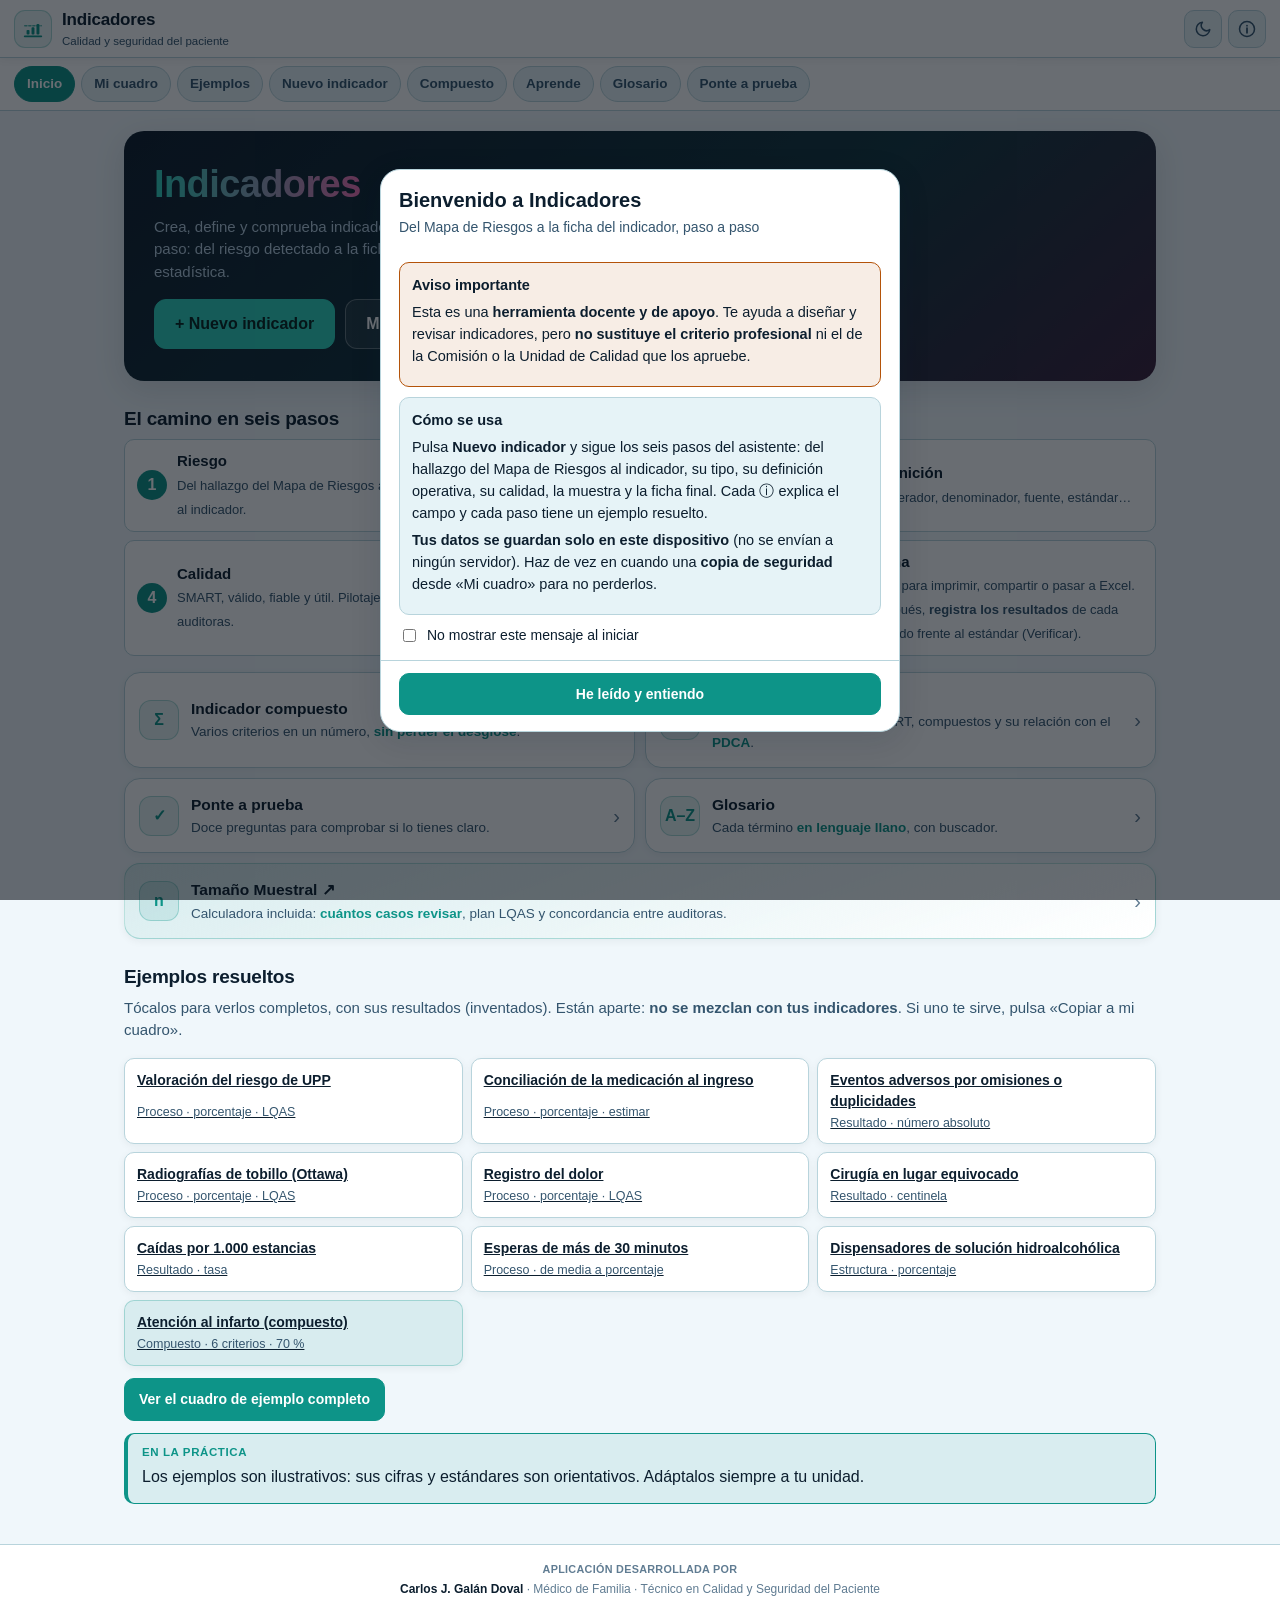
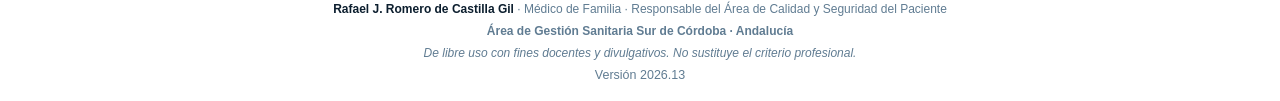
==== index.html @ edd91adb "Edición independiente 2026.13 Co-Authored-By: Claude Opus 5.5 <noreply@anthropic.com>" ====
<!DOCTYPE html>
<html lang="es">
<head>
  <meta charset="UTF-8" />
  <meta name="viewport" content="width=device-width, initial-scale=1.0" />
  <meta name="theme-color" content="#0d1b2a" id="meta-theme-color" />
  <meta name="mobile-web-app-capable" content="yes" />
  <meta name="apple-mobile-web-app-capable" content="yes" />
  <meta name="apple-mobile-web-app-status-bar-style" content="black-translucent" />
  <meta name="apple-mobile-web-app-title" content="Indicadores" />
  <meta name="description" content="Asistente para crear, definir y comprobar indicadores de calidad y seguridad del paciente: del Mapa de Riesgos a la ficha del indicador" />
  <link rel="manifest" href="manifest.json" />
  <link rel="icon" type="image/png" sizes="32x32" href="favicon-32.png?v=1" />
  <link rel="icon" type="image/png" sizes="16x16" href="favicon-16.png?v=1" />
  <link rel="apple-touch-icon" href="icon-180.png?v=1" />
  <title>Indicadores · Calidad y seguridad del paciente</title>
  <script>
    // Tema antes del primer pintado (evita parpadeo): preferencia guardada o del sistema
    (function () {
      var t = null; try { t = localStorage.getItem("ei-indicadores-tema"); } catch (e) {}
      if (!t) t = (window.matchMedia && matchMedia("(prefers-color-scheme: dark)").matches) ? "oscuro" : "claro";
      document.documentElement.setAttribute("data-tema", t);
    })();
  </script>
  <link rel="stylesheet" href="styles.css?v=2026.13" />
</head>
<body>

  <header class="app-header">
    <a class="header-brand" href="#/" aria-label="Inicio">
      <span class="header-logo">
        <svg width="22" height="22" viewBox="0 0 24 24" fill="none" aria-hidden="true"><path d="M3 20h18" stroke="currentColor" stroke-width="2" stroke-linecap="round"/><rect x="5" y="13" width="3.2" height="5" rx="1" fill="currentColor"/><rect x="10.4" y="10" width="3.2" height="8" rx="1" fill="currentColor"/><rect x="15.8" y="6.5" width="3.2" height="11.5" rx="1" fill="currentColor"/><path d="M3 8.5h18" stroke="currentColor" stroke-width="1.6" stroke-dasharray="2.4 2" stroke-linecap="round" opacity=".7"/></svg>
      </span>
      <span>
        <span class="header-title">Indicadores</span>
        <span class="header-subtitle">Calidad y seguridad del paciente</span>
      </span>
    </a>
    <div class="header-actions">
      <button class="icon-btn" id="btn-tema" aria-label="Cambiar entre modo claro y oscuro" title="Modo claro / oscuro">
        <svg width="18" height="18" viewBox="0 0 24 24" fill="none" aria-hidden="true"><path d="M21 12.8A9 9 0 1 1 11.2 3a7 7 0 0 0 9.8 9.8z" stroke="currentColor" stroke-width="2" stroke-linejoin="round"/></svg>
      </button>
      <button class="icon-btn" id="btn-acerca" aria-label="Acerca de" title="Acerca de">
        <svg width="18" height="18" viewBox="0 0 24 24" fill="none" aria-hidden="true"><circle cx="12" cy="12" r="10" stroke="currentColor" stroke-width="2"/><path d="M12 11v6M12 7.5v.01" stroke="currentColor" stroke-width="2.4" stroke-linecap="round"/></svg>
      </button>
    </div>
  </header>

  <nav class="calc-nav" id="calc-nav" aria-label="Secciones"></nav>

  <div class="banner-ejemplo no-print" id="banner-ejemplo" hidden>
    <span>📘 Estás viendo un <b>ejemplo</b> con resultados inventados. Puedes tocarlo todo, pero <b>no se guarda</b> ni se mezcla con tus indicadores.</span>
    <span class="banner-acc"><a href="#/ejemplos">Cuadro de ejemplo</a><button type="button" class="link-btn" id="banner-copiar">Copiar a mi cuadro</button></span>
  </div>

  <main id="view" class="view" tabindex="-1"></main>

  <footer class="app-footer">
    <span class="autor-titulo">Aplicación desarrollada por</span>
    <span class="autor"><b>Carlos J. Galán Doval</b> · Médico de Familia · Técnico en Calidad y Seguridad del Paciente</span>
    <span class="autor"><b>Rafael J. Romero de Castilla Gil</b> · Médico de Familia · Responsable del Área de Calidad y Seguridad del Paciente</span>
    <span class="autor-area">Área de Gestión Sanitaria Sur de Córdoba · Andalucía</span>
    <span class="autor-uso">De libre uso con fines docentes y divulgativos. No sustituye el criterio profesional.</span>
    <span class="footer-version" id="footer-version"></span>
  </footer>

  <!-- MODAL BIENVENIDA -->
  <div class="modal-overlay" id="modal-bienvenida" hidden>
    <div class="modal" role="dialog" aria-modal="true" aria-labelledby="bienv-titulo">
      <div class="modal-header">
        <h2 id="bienv-titulo">Bienvenido a Indicadores</h2>
        <p class="modal-sub">Del Mapa de Riesgos a la ficha del indicador, paso a paso</p>
      </div>
      <div class="modal-body">
        <div class="modal-bloque modal-bloque--aviso">
          <strong>Aviso importante</strong>
          <p>Esta es una <b>herramienta docente y de apoyo</b>. Te ayuda a diseñar y revisar indicadores, pero <b>no sustituye el criterio profesional</b> ni el de la Comisión o la Unidad de Calidad que los apruebe.</p>
        </div>
        <div class="modal-bloque">
          <strong>Cómo se usa</strong>
          <p>Pulsa <b>Nuevo indicador</b> y sigue los seis pasos del asistente: del hallazgo del Mapa de Riesgos al indicador, su tipo, su definición operativa, su calidad, la muestra y la ficha final. Cada ⓘ explica el campo y cada paso tiene un ejemplo resuelto.</p>
          <p><b>Tus datos se guardan solo en este dispositivo</b> (no se envían a ningún servidor). Haz de vez en cuando una <b>copia de seguridad</b> desde «Mi cuadro» para no perderlos.</p>
        </div>
        <label class="modal-check"><input type="checkbox" id="modal-no-repetir" /> <span>No mostrar este mensaje al iniciar</span></label>
      </div>
      <div class="modal-footer"><button class="btn btn--primary" id="btn-bienv-ok">He leído y entiendo</button></div>
    </div>
  </div>

  <!-- MODAL ACERCA DE -->
  <div class="modal-overlay" id="modal-acerca" hidden>
    <div class="modal" role="dialog" aria-modal="true" aria-labelledby="acerca-titulo">
      <div class="modal-header">
        <h2 id="acerca-titulo">Acerca de Indicadores</h2>
        <button class="icon-btn modal-close" id="btn-acerca-cerrar" aria-label="Cerrar">✕</button>
      </div>
      <div class="modal-body">
        <p>Aplicación web (PWA) estática, sin dependencias externas y utilizable sin conexión, para crear, definir y comprobar indicadores de calidad y seguridad del paciente. Sirve para cualquier unidad, centro o profesional: no hace falta saber estadística.</p>
        <div class="modal-bloque">
          <strong>Tamaño Muestral</strong>
          <p>Para calcular cuántos casos revisar (estimar un porcentaje, plan LQAS, una media, compuesto o concordancia), esta app incluye la calculadora <a href="tamano-muestral/" target="_blank" rel="noopener">Tamaño Muestral</a>, que se abre con los datos de tu indicador ya puestos. Aquí no se repiten esos cálculos.</p>
        </div>
        <div class="modal-bloque">
          <strong>Otras herramientas</strong>
          <p>Forma parte de un conjunto de herramientas de calidad y seguridad del paciente. Si quieres conocer las demás, pide información a sus autores.</p>
        </div>
        <div class="modal-bloque">
          <strong>Tus datos</strong>
          <p>Se guardan solo en este navegador y este dispositivo. No viajan a ningún servidor. Si borras los datos del navegador o cambias de móvil, se pierden: usa <b>Copia de seguridad</b> e <b>Importar</b> en «Mi cuadro».</p>
        </div>
        <div class="modal-bloque">
          <strong>Fuentes</strong>
          <ul>
            <li>Curso <i>Auditorías para la Mejora de la Seguridad del Paciente. Del Mapa de Riesgos a la Mejora Continua</i> (Área de Gestión Sanitaria Sur de Córdoba): tema <i>Indicadores: tipos, características y diseño</i>.</li>
            <li>Unidad temática de muestreo, LQAS e indicadores compuestos (R. J. Romero de Castilla Gil).</li>
            <li>Saturno PJ. Indicadores compuestos (Unidad Temática 19) y LQAS (Unidad Temática 20). Universidad de Murcia.</li>
            <li>Reeves D y cols. Combining multiple indicators of clinical quality. <i>Med Care</i> 2007.</li>
          </ul>
        </div>
        <div class="modal-bloque" id="instalar-bloque">
          <strong>Instalar en el móvil o el ordenador</strong>
          <p class="instalada-msg">Ya estás usando la aplicación instalada.</p>
          <ul class="instalar-lista">
            <li><b>iPhone o iPad</b> (Safari): pulsa el botón <b>Compartir</b> (el cuadrado con una flecha hacia arriba) y elige <b>«Añadir a pantalla de inicio»</b>.</li>
            <li><b>Android</b> (Chrome): abre el menú <b>⋮</b> y elige <b>«Instalar aplicación»</b> o «Añadir a pantalla de inicio».</li>
            <li><b>Ordenador</b> (Chrome o Edge): pulsa el icono de instalar que aparece a la derecha de la barra de direcciones.</li>
          </ul>
          <p>Una vez instalada se abre como una app más y <b>funciona sin conexión</b>.</p>
          <button type="button" class="btn btn--primary" id="btn-instalar" hidden>Instalar ahora</button>
        </div>
        <div class="modal-bloque">
          <strong>Historial de versiones</strong>
          <div id="historial-versiones"></div>
        </div>
        <p class="about-version" id="about-version"></p>
        <div class="about-credit">
          <span class="autor-titulo">Aplicación desarrollada por</span>
          <span class="autor"><b>Carlos J. Galán Doval</b> · Médico de Familia · Técnico en Calidad y Seguridad del Paciente</span>
          <span class="autor"><b>Rafael J. Romero de Castilla Gil</b> · Médico de Familia · Responsable del Área de Calidad y Seguridad del Paciente</span>
          <span class="autor-area">Área de Gestión Sanitaria Sur de Córdoba · Andalucía</span>
          <span class="autor-uso">De libre uso con fines docentes y divulgativos. No sustituye el criterio profesional.</span>
        </div>
      </div>
    </div>
  </div>

  <!-- MODAL NOVEDADES (tras actualizar) -->
  <div class="modal-overlay" id="modal-novedades" hidden>
    <div class="modal" role="dialog" aria-modal="true" aria-labelledby="novedades-titulo">
      <div class="modal-header">
        <h2 id="novedades-titulo">Indicadores se ha actualizado</h2>
        <p class="modal-sub" id="novedades-sub">Esto es lo nuevo</p>
      </div>
      <div class="modal-body" id="novedades-body"></div>
      <div class="modal-footer"><button class="btn btn--primary" id="btn-novedades-ok">Entendido</button></div>
    </div>
  </div>

  <!-- MODAL CONFIRMAR (borrar, sustituir datos…) -->
  <div class="modal-overlay" id="modal-confirmar" hidden>
    <div class="modal modal--sm" role="alertdialog" aria-modal="true" aria-labelledby="conf-titulo">
      <div class="modal-header"><h2 id="conf-titulo">¿Seguro?</h2></div>
      <div class="modal-body" id="conf-texto"></div>
      <div class="modal-footer modal-footer--2">
        <button class="btn" id="btn-conf-no">Cancelar</button>
        <button class="btn btn--peligro" id="btn-conf-si">Sí</button>
      </div>
    </div>
  </div>

  <input type="file" id="input-importar" accept=".json,application/json" hidden />
  <input type="file" id="input-lc" accept=".json,application/json" hidden />

  <script src="logic.js?v=2026.13"></script>
  <script src="xlsx.js?v=2026.13"></script>
  <script src="app.js?v=2026.13"></script>
</body>
</html>
---- styles.css ----
/* ============================================================
   styles.css — Indicadores
   Tokens y paleta heredados de Tamaño Muestral / DosisPed. Móvil primero (360 px).
   Tema: html[data-tema="claro|oscuro"] (por defecto el del sistema, ver index.html)
   ============================================================ */

:root {
  --bg: #f0f7fb; --bg-2: #ffffff; --bg-3: #e6f3f7; --bg-4: #d4e8ef;
  --border: #b8d4dc; --border-lite: #9bbfca;
  --cyan: #0d9488; --cyan-dim: rgba(13,148,136,.10); --cyan-glow: rgba(13,148,136,.28);
  --green: #15803d; --green-dim: rgba(21,128,61,.10);
  --amber: #b45309; --amber-dim: rgba(180,83,9,.10);
  --red: #be123c; --red-dim: rgba(190,18,60,.08);
  --pink: #be185d;
  --text-1: #0c1e2e; --text-2: #34556e; --text-3: #607c92;
  --radius: 10px; --radius-lg: 16px;
  --font: -apple-system, BlinkMacSystemFont, "Inter", "Segoe UI", Roboto, Helvetica, Arial, sans-serif;
  --mono: ui-monospace, "SF Mono", "JetBrains Mono", Menlo, Consolas, monospace;
  --shadow: 0 8px 32px rgba(13,27,42,.12); --shadow-sm: 0 2px 8px rgba(13,27,42,.06);
  --header-h: 58px;
}
:root[data-tema="oscuro"] {
  --bg: #0d1b2a; --bg-2: #142535; --bg-3: #1b3145; --bg-4: #234058;
  --border: #2d4761; --border-lite: #3f5e80;
  --cyan: #2dd4bf; --cyan-dim: rgba(45,212,191,.13); --cyan-glow: rgba(45,212,191,.32);
  --green: #4ade80; --green-dim: rgba(74,222,128,.13);
  --amber: #fbbf24; --amber-dim: rgba(251,191,36,.13);
  --red: #fb7185; --red-dim: rgba(251,113,133,.13);
  --pink: #f472b6;
  --text-1: #e6f0fa; --text-2: #8fb1ce; --text-3: #6f8fa8;
  --shadow: 0 8px 32px rgba(0,0,0,.5); --shadow-sm: 0 2px 8px rgba(0,0,0,.3);
}

* { box-sizing: border-box; -webkit-tap-highlight-color: transparent; }
html { -webkit-text-size-adjust: 100%; }
body { margin: 0; background: var(--bg); color: var(--text-1); font-family: var(--font); font-size: 16px; line-height: 1.5; min-height: 100vh; display: flex; flex-direction: column; }
[hidden] { display: none !important; }
button { font-family: inherit; cursor: pointer; }
h1, h2, h3 { line-height: 1.25; margin: 0; }
a { color: var(--cyan); }

/* ---------- Header ---------- */
.app-header { position: sticky; top: 0; z-index: 30; height: var(--header-h); padding: 0 14px; padding-top: env(safe-area-inset-top); display: flex; align-items: center; justify-content: space-between; gap: 8px; background: var(--bg-2); border-bottom: 1px solid var(--border); box-shadow: var(--shadow-sm); }
.header-brand { display: flex; align-items: center; gap: 10px; text-decoration: none; color: var(--text-1); min-width: 0; }
.header-logo { width: 38px; height: 38px; flex: none; display: grid; place-items: center; border-radius: 11px; background: var(--cyan-dim); color: var(--cyan); border: 1px solid var(--cyan-glow); }
.header-title { display: block; font-weight: 800; font-size: 17px; letter-spacing: -.2px; }
.header-subtitle { display: block; font-size: 11.5px; color: var(--text-2); white-space: nowrap; overflow: hidden; text-overflow: ellipsis; }
.header-actions { display: flex; gap: 6px; }
.icon-btn { width: 38px; height: 38px; display: grid; place-items: center; border-radius: 10px; border: 1px solid var(--border); background: var(--bg-3); color: var(--text-2); font-size: 16px; }
.icon-btn:hover { color: var(--cyan); border-color: var(--cyan); }

/* ---------- Navegación entre calculadoras ---------- */
.calc-nav { display: flex; gap: 6px; overflow-x: auto; padding: 8px 14px; background: var(--bg-2); border-bottom: 1px solid var(--border); scrollbar-width: none; }
.calc-nav::-webkit-scrollbar { display: none; }
.calc-nav a { flex: none; padding: 7px 12px; border-radius: 999px; font-size: 13.5px; font-weight: 600; text-decoration: none; color: var(--text-2); background: var(--bg-3); border: 1px solid var(--border); white-space: nowrap; }
.calc-nav a.active { background: var(--cyan); color: #fff; border-color: var(--cyan); }
:root[data-tema="oscuro"] .calc-nav a.active { color: #06231f; }

/* ---------- Vista ---------- */
.view { flex: 1; width: 100%; max-width: 1060px; margin: 0 auto; padding: 16px 14px 28px; outline: none; }
.app-footer { padding: 16px 16px calc(16px + env(safe-area-inset-bottom)); text-align: center; font-size: 12px; color: var(--text-3); border-top: 1px solid var(--border); background: var(--bg-2); }

.page-title { font-size: 24px; font-weight: 800; letter-spacing: -.4px; }
.page-lead { color: var(--text-2); margin: 6px 0 16px; font-size: 15px; }

/* ---------- Inicio ---------- */
.guide { display: grid; gap: 10px; }
.guide-card { display: flex; gap: 12px; align-items: center; text-decoration: none; color: var(--text-1); padding: 14px; background: var(--bg-2); border: 1px solid var(--border); border-radius: var(--radius-lg); box-shadow: var(--shadow-sm); transition: border-color .15s, transform .1s; }
.guide-card:hover { border-color: var(--cyan); }
.guide-card:active { transform: scale(.99); }
.guide-num { flex: none; width: 40px; height: 40px; border-radius: 12px; display: grid; place-items: center; font-weight: 800; background: var(--cyan-dim); color: var(--cyan); border: 1px solid var(--cyan-glow); }
.guide-q { font-weight: 700; font-size: 15.5px; }
.guide-a { font-size: 13.5px; color: var(--text-2); margin-top: 2px; }
.guide-a b { color: var(--cyan); }
.guide-go { margin-left: auto; color: var(--text-3); font-size: 20px; }
@media (min-width: 720px) { .guide { grid-template-columns: 1fr 1fr; } }

.glossary { margin-top: 18px; }

/* ---------- Tarjetas / bloques ---------- */
.card { background: var(--bg-2); border: 1px solid var(--border); border-radius: var(--radius-lg); padding: 14px; box-shadow: var(--shadow-sm); }
.intro { margin: 12px 0; display: grid; gap: 8px; }
.intro p { margin: 0; font-size: 14.5px; color: var(--text-2); }
.intro b { color: var(--text-1); }
.toolbar { display: flex; flex-wrap: wrap; gap: 8px; margin: 12px 0; }

.btn { padding: 10px 14px; border-radius: 10px; border: 1px solid var(--border-lite); background: var(--bg-2); color: var(--text-1); font-weight: 600; font-size: 14px; min-height: 42px; }
.btn:hover { border-color: var(--cyan); color: var(--cyan); }
.btn--primary { background: var(--cyan); border-color: var(--cyan); color: #fff; }
.btn--primary:hover { color: #fff; filter: brightness(1.08); }
:root[data-tema="oscuro"] .btn--primary { color: #06231f; }
:root[data-tema="oscuro"] .btn--primary:hover { color: #06231f; }
.btn--ghost { background: transparent; }

details.gloss, details.steps { background: var(--bg-2); border: 1px solid var(--border); border-radius: var(--radius-lg); }
details > summary { cursor: pointer; padding: 12px 14px; font-weight: 700; list-style: none; display: flex; align-items: center; gap: 8px; }
details > summary::-webkit-details-marker { display: none; }
details > summary::before { content: "▸"; color: var(--cyan); transition: transform .15s; }
details[open] > summary::before { transform: rotate(90deg); }
.gloss-body { padding: 0 14px 12px; font-size: 14px; color: var(--text-2); }
.gloss-body dt { font-weight: 700; color: var(--text-1); margin-top: 8px; }
.gloss-body dd { margin: 0; }

/* ---------- Layout calculadora ---------- */
.calc-grid { display: grid; grid-template-columns: minmax(0, 1fr); gap: 14px; }
.calc-grid > * { min-width: 0; }
@media (min-width: 900px) {
  .calc-grid { grid-template-columns: minmax(340px, 440px) minmax(0, 1fr); align-items: start; }
  .calc-result-col { position: sticky; top: calc(var(--header-h) + 62px); }
}

.field { padding: 12px 0; border-bottom: 1px dashed var(--border); }
.field:last-of-type { border-bottom: 0; }
.field-head { display: flex; align-items: center; gap: 6px; margin-bottom: 6px; }
.field-label { font-weight: 700; font-size: 14.5px; }
.field-opt { font-weight: 500; font-size: 12px; color: var(--text-3); }
.info-btn { width: 24px; height: 24px; border-radius: 50%; border: 1px solid var(--border-lite); background: var(--bg-3); color: var(--cyan); font-size: 13px; font-weight: 700; line-height: 1; padding: 0; }
.info-btn[aria-expanded="true"] { background: var(--cyan); color: #fff; border-color: var(--cyan); }
.help { margin: 0 0 8px; padding: 9px 11px; font-size: 13.5px; color: var(--text-2); background: var(--cyan-dim); border-left: 3px solid var(--cyan); border-radius: 6px; }

.input-wrap { display: flex; align-items: stretch; border: 1.5px solid var(--border-lite); border-radius: 10px; background: var(--bg); overflow: hidden; }
.input-wrap:focus-within { border-color: var(--cyan); box-shadow: 0 0 0 3px var(--cyan-glow); }
.input-wrap.invalid { border-color: var(--red); }
.input-wrap input { flex: 1; min-width: 0; padding: 11px 12px; border: 0; outline: 0; background: transparent; color: var(--text-1); font: 600 18px var(--font); }
.input-unit { display: grid; place-items: center; padding: 0 12px; color: var(--text-3); font-size: 13.5px; background: var(--bg-3); border-left: 1px solid var(--border); white-space: nowrap; }
.quick { display: flex; flex-wrap: wrap; gap: 6px; margin-top: 8px; }
.chip { padding: 6px 12px; border-radius: 999px; border: 1px solid var(--border-lite); background: var(--bg-3); color: var(--text-2); font-size: 13.5px; font-weight: 600; min-height: 34px; }
.chip.active { background: var(--cyan); border-color: var(--cyan); color: #fff; }
:root[data-tema="oscuro"] .chip.active { color: #06231f; }
.chip--accent { border-color: var(--cyan); color: var(--cyan); }
.seg { display: flex; border: 1.5px solid var(--border-lite); border-radius: 10px; overflow: hidden; }
.seg button { flex: 1; padding: 10px 8px; border: 0; background: var(--bg); color: var(--text-2); font-weight: 600; font-size: 14px; }
.seg button + button { border-left: 1px solid var(--border-lite); }
.seg button.active { background: var(--cyan); color: #fff; }
:root[data-tema="oscuro"] .seg button.active { color: #06231f; }
.check { display: flex; gap: 10px; align-items: center; font-weight: 600; font-size: 14.5px; cursor: pointer; }
.check input { width: 20px; height: 20px; accent-color: var(--cyan); }

.minibar { position: sticky; bottom: 0; margin: 10px -14px -14px; padding: 10px 14px; display: flex; justify-content: space-between; align-items: center; gap: 10px; background: var(--cyan); color: #fff; border-radius: 0 0 var(--radius-lg) var(--radius-lg); font-weight: 700; border: 0; width: calc(100% + 28px); text-align: left; font-size: 15px; }
:root[data-tema="oscuro"] .minibar { color: #06231f; }
.minibar .mb-val { font-size: 22px; font-weight: 800; }
@media (min-width: 900px) { .minibar { display: none; } }

/* ---------- Resultado ---------- */
.result-card { padding: 18px 16px; text-align: center; border-radius: var(--radius-lg); border: 1px solid var(--cyan-glow); background: linear-gradient(160deg, var(--cyan-dim), var(--bg-2)); box-shadow: var(--shadow-sm); }
.res-label { font-size: 13px; text-transform: uppercase; letter-spacing: .6px; color: var(--text-2); font-weight: 700; }
.res-big { font-size: 56px; font-weight: 800; color: var(--cyan); line-height: 1.1; letter-spacing: -1px; margin: 4px 0; font-variant-numeric: tabular-nums; }
.res-sub { color: var(--text-2); font-size: 14px; }
.extras { display: flex; flex-wrap: wrap; justify-content: center; gap: 8px; margin-top: 12px; }
.extra { padding: 6px 12px; border-radius: 10px; background: var(--bg-2); border: 1px solid var(--border); font-size: 13px; color: var(--text-2); }
.extra b { color: var(--text-1); font-size: 15px; }
.interp { margin: 12px 0; padding: 12px 14px; border-radius: var(--radius); background: var(--green-dim); border-left: 4px solid var(--green); font-size: 15px; }
.warn { margin: 8px 0; padding: 10px 12px; border-radius: var(--radius); background: var(--amber-dim); border-left: 4px solid var(--amber); font-size: 14px; }
.note { margin: 8px 0; padding: 10px 12px; border-radius: var(--radius); background: var(--cyan-dim); border-left: 4px solid var(--cyan); font-size: 14px; color: var(--text-2); }
.error-box { padding: 14px; border-radius: var(--radius-lg); background: var(--red-dim); border: 1px solid var(--red); color: var(--text-1); font-size: 14.5px; }
.error-box ul { margin: 6px 0 0; padding-left: 20px; }
.placeholder-box { padding: 24px 14px; text-align: center; color: var(--text-3); border: 1.5px dashed var(--border-lite); border-radius: var(--radius-lg); }

.steps-body { padding: 0 14px 14px; }
.steps-body ol { margin: 0; padding-left: 22px; display: grid; grid-template-columns: minmax(0, 1fr); gap: 12px; }
.steps-body li::marker { color: var(--cyan); font-weight: 700; }
.step-t { font-weight: 700; margin-bottom: 4px; }
.formula { font-family: var(--mono); font-size: 13.5px; background: var(--bg-3); border: 1px solid var(--border); border-radius: 8px; padding: 7px 10px; margin: 4px 0; overflow-x: auto; white-space: pre-wrap; }
@media (max-width: 480px) { .formula { font-size: 12.5px; padding: 6px 8px; } }
.step-note { font-size: 13.5px; color: var(--text-2); margin-top: 4px; }
.table-wrap { overflow-x: auto; }
table.mini { border-collapse: collapse; font-size: 13.5px; width: 100%; }
table.mini th, table.mini td { padding: 5px 8px; border-bottom: 1px solid var(--border); text-align: right; }
table.mini th:first-child, table.mini td:first-child { text-align: left; }
table.mini tr.sel { background: var(--cyan-dim); font-weight: 700; }

/* ---------- Explicado fácil (cajas como las del tema del curso) ---------- */
.box { margin: 12px 0; padding: 10px 14px; border-radius: var(--radius); border: 1px solid var(--border); border-left-width: 4px; background: var(--bg-2); }
.box p { margin: 4px 0; }
.box-tag { display: block; font-size: 11.5px; font-weight: 800; letter-spacing: .6px; text-transform: uppercase; margin-bottom: 2px; }
.box--idea { background: var(--green-dim); border-color: var(--green); }
.box--idea .box-tag { color: var(--green); }
.box--trampa { background: var(--amber-dim); border-color: var(--amber); }
.box--trampa .box-tag { color: var(--amber); }
.box--practica { background: var(--cyan-dim); border-color: var(--cyan); }
.box--practica .box-tag { color: var(--cyan); }
.box--ejemplo { background: var(--bg-3); border-color: var(--text-3); }
.box--ejemplo .box-tag { color: var(--text-2); }
.box .formula { margin: 6px 0; }
details.facil { margin: 0 0 14px; background: var(--bg-2); border: 1px solid var(--border); border-radius: var(--radius-lg); }
.facil-body { padding: 0 14px 12px; font-size: 14.5px; }
.facil-body h3 { font-size: 15.5px; margin: 14px 0 6px; }
.facil-body ul, .facil-body ol { padding-left: 20px; margin: 6px 0; }
.facil-body li + li { margin-top: 4px; }
table.facil-tabla td, table.facil-tabla th { text-align: left; vertical-align: top; }
.antes { margin: 6px 0 14px; }
.home-gloss + .home-gloss, .glossary details + details { margin-top: 10px; }

/* ---------- Semáforo LQAS ---------- */
.semaforo { display: grid; grid-template-columns: minmax(0, 1fr) minmax(0, 1fr); gap: 8px; margin: 12px 0; }
.sem { display: flex; gap: 10px; align-items: center; padding: 10px 12px; border-radius: var(--radius); border: 1px solid var(--border); background: var(--bg-2); }
.sem b { display: block; font-size: 15px; }
.sem span:not(.sem-luz) { font-size: 13px; color: var(--text-2); }
.sem-luz { flex: none; width: 22px; height: 22px; border-radius: 50%; }
.sem--verde { border-color: var(--green); background: var(--green-dim); }
.sem--verde .sem-luz { background: var(--green); box-shadow: 0 0 0 4px var(--green-dim); }
.sem--rojo { border-color: var(--red); background: var(--red-dim); }
.sem--rojo .sem-luz { background: var(--red); box-shadow: 0 0 0 4px var(--red-dim); }
@media (max-width: 420px) { .semaforo { grid-template-columns: minmax(0, 1fr); } }

/* ---------- Indicador compuesto ---------- */
.cmp-row { padding: 10px; margin: 8px 0; border: 1px solid var(--border); border-radius: var(--radius); background: var(--bg-3); }
.cmp-row-head { display: flex; gap: 8px; align-items: center; }
.cmp-num { flex: none; width: 24px; height: 24px; display: grid; place-items: center; border-radius: 50%; background: var(--cyan); color: #fff; font-size: 13px; font-weight: 800; }
:root[data-tema="oscuro"] .cmp-num { color: #06231f; }
.cmp-nom { flex: 1; min-width: 0; padding: 8px 10px; border: 1.5px solid var(--border-lite); border-radius: 8px; background: var(--bg); color: var(--text-1); font: 600 15px var(--font); }
.cmp-del { flex: none; width: 32px; height: 32px; }
.cmp-nums { display: grid; grid-template-columns: minmax(0, 1fr) minmax(0, 1fr); gap: 8px; margin-top: 8px; }
.cmp-nums label { display: grid; gap: 3px; font-size: 12.5px; color: var(--text-2); font-weight: 600; }
.cmp-nums input { width: 100%; padding: 8px 10px; border: 1.5px solid var(--border-lite); border-radius: 8px; background: var(--bg); color: var(--text-1); font: 700 17px var(--font); }
.cmp-in:focus { outline: none; border-color: var(--cyan); box-shadow: 0 0 0 3px var(--cyan-glow); }
.input-wrap .cmp-in { flex: 1; min-width: 0; padding: 11px 12px; border: 0; background: transparent; color: var(--text-1); font: 600 18px var(--font); box-shadow: none; }
.cmp-add { width: 100%; margin-top: 4px; }
.cmp-bars { display: grid; gap: 12px; margin-top: 8px; }
.cmp-bar-top { display: flex; justify-content: space-between; gap: 10px; font-size: 14px; }
.cmp-track { position: relative; height: 12px; margin: 5px 0 3px; border-radius: 999px; background: var(--bg-3); border: 1px solid var(--border); }
.cmp-fill { height: 100%; border-radius: 999px; background: var(--cyan); }
.cmp-bar--flojo .cmp-fill { background: var(--amber); }
.cmp-bar--flojo .cmp-bar-top b { color: var(--amber); }
.cmp-mark { position: absolute; top: -4px; bottom: -4px; width: 2px; background: var(--text-1); }
.cmp-bar-sub { font-size: 12.5px; color: var(--text-3); }

/* ---------- Ponte a prueba ---------- */
.quiz-q + .quiz-q { margin-top: 14px; padding-top: 12px; border-top: 1px dashed var(--border); }
.quiz-q p { margin: 4px 0 8px; color: var(--text-1); }
.quiz-o { display: block; width: 100%; text-align: left; margin: 6px 0; padding: 9px 12px; border-radius: 10px; border: 1.5px solid var(--border-lite); background: var(--bg); color: var(--text-1); font: 600 14px var(--font); cursor: pointer; }
.quiz-o--ok { border-color: var(--green); background: var(--green-dim); }
.quiz-o--mal { border-color: var(--red); background: var(--red-dim); }
.quiz-fb { padding: 8px 10px; border-radius: 8px; background: var(--bg-3); font-size: 14px; }

/* Instalar */
.instalar-lista { margin: 6px 0; padding-left: 20px; }
.instalar-lista li + li { margin-top: 4px; }
.instalada-msg { display: none; font-weight: 700; color: var(--green); }
#instalar-bloque.instalada .instalada-msg { display: block; }
#instalar-bloque.instalada .instalar-lista, #instalar-bloque.instalada .instalar-lista + p { display: none; }

/* ---------- Glosario ---------- */
.glos-buscar { margin: 12px 0 4px; }
.glos-buscar input { flex: 1; min-width: 0; padding: 12px 14px; border: 0; outline: 0; background: transparent; color: var(--text-1); font: 600 16px var(--font); }
.glos-lista { margin: 8px 0 0; display: grid; gap: 8px; }
.glos-item { padding: 10px 14px; border-radius: var(--radius); background: var(--bg-2); border: 1px solid var(--border); }
.glos-item dt { font-weight: 800; color: var(--text-1); }
.glos-item dd { margin: 3px 0 0; color: var(--text-2); font-size: 14.5px; }
.glos-link { white-space: nowrap; font-weight: 700; color: var(--cyan); text-decoration: none; }
.glos-portada { display: flex; justify-content: space-between; align-items: center; gap: 10px; margin: 18px 0 0; padding: 12px 14px; border-radius: var(--radius-lg); border: 1.5px solid var(--cyan); background: var(--cyan-dim); color: var(--text-1); text-decoration: none; }

.chart-card { margin: 12px 0; padding: 12px; background: var(--bg-2); border: 1px solid var(--border); border-radius: var(--radius-lg); }
.chart-card h3 { font-size: 15px; margin-bottom: 4px; }
.chart-card p { margin: 6px 0 0; font-size: 13px; color: var(--text-2); }
.print-only { display: none; }

/* ---------- Modales ---------- */
.modal-overlay { position: fixed; inset: 0; z-index: 100; background: rgba(5,12,20,.6); display: flex; align-items: center; justify-content: center; padding: 14px; }
.modal { width: 100%; max-width: 520px; max-height: 92vh; display: flex; flex-direction: column; background: var(--bg-2); border: 1px solid var(--border); border-radius: 20px; box-shadow: var(--shadow); overflow: hidden; }
.modal-header { position: relative; padding: 18px 18px 10px; }
.modal-header h2 { font-size: 20px; padding-right: 36px; }
.modal-sub { margin: 4px 0 0; color: var(--text-2); font-size: 14px; }
.modal-close { position: absolute; top: 12px; right: 12px; }
.modal-body { padding: 4px 18px 14px; overflow-y: auto; font-size: 14.5px; }
.modal-body p { margin: 6px 0; }
.modal-body ul { margin: 6px 0; padding-left: 20px; }
.modal-bloque { margin: 10px 0; padding: 12px; border-radius: var(--radius); background: var(--bg-3); border: 1px solid var(--border); }
.modal-bloque--aviso { background: var(--amber-dim); border-color: var(--amber); }
.modal-check { display: flex; gap: 8px; align-items: center; font-size: 14px; margin-top: 8px; }
.modal-footer { padding: 12px 18px 16px; border-top: 1px solid var(--border); }
.modal-footer .btn { width: 100%; }
.about-version, .footer-version { color: var(--text-3); font-size: 12.5px; }
.footer-version { display: block; margin-top: 4px; }
.version-item + .version-item { margin-top: 10px; padding-top: 10px; border-top: 1px dashed var(--border); }
.version-cab { display: flex; flex-wrap: wrap; justify-content: space-between; gap: 4px 10px; align-items: baseline; }
.version-tag { font-size: 12px; color: var(--text-3); white-space: nowrap; }
.version-item ul { margin: 6px 0 0; padding-left: 20px; font-size: 13.5px; color: var(--text-2); }
.version-item li + li { margin-top: 3px; }
.update-banner { position: fixed; left: 50%; bottom: calc(18px + env(safe-area-inset-bottom)); transform: translateX(-50%); z-index: 9999; display: flex; gap: 12px; align-items: center; max-width: calc(100vw - 32px); padding: 10px 12px 10px 18px; border-radius: 999px; background: var(--cyan); color: #fff; font-weight: 700; font-size: 14.5px; box-shadow: 0 8px 24px rgba(0,0,0,.3); white-space: nowrap; }
.update-banner button { border: 1px solid rgba(255,255,255,.4); background: rgba(255,255,255,.22); color: inherit; border-radius: 999px; padding: 6px 14px; font-weight: 800; font-size: 14px; cursor: pointer; }
:root[data-tema="oscuro"] .update-banner { color: #06231f; }
:root[data-tema="oscuro"] .update-banner button { border-color: rgba(0,0,0,.25); background: rgba(0,0,0,.12); }
.about-credit { margin-top: 12px; padding-top: 10px; border-top: 1px solid var(--border); color: var(--text-2); font-size: 13.5px; }
/* Autoría: una línea por autor, el área común y el aviso de uso */
.autor-titulo, .autor, .autor-area, .autor-uso { display: block; }
.autor-titulo { font-size: .9em; letter-spacing: .3px; text-transform: uppercase; font-weight: 700; margin-bottom: 3px; }
.autor + .autor { margin-top: 2px; }
.autor b { color: var(--text-1); }
.autor-area { margin-top: 4px; font-weight: 600; }
.autor-uso { margin-top: 4px; font-style: italic; }
.app-footer .autor-titulo, .app-footer .autor, .app-footer .autor-area { line-height: 1.5; }

/* ---------- Impresión ---------- */
/* ---------- Vista «Ver informe» (mismo aspecto que el impreso, en pantalla) ---------- */
.informe-only { display: none; }
body.ver-informe { --bg: #fff; --bg-2: #fff; --bg-3: #f3f6f8; --border: #bbb; --border-lite: #bbb; --text-1: #000; --text-2: #222; --text-3: #444; --cyan: #0b6f66; --cyan-dim: #eef7f6; --cyan-glow: rgba(11,111,102,.25); --green-dim: #f1f8f2; --red: #be123c; --red-dim: #fdf0f3; --green: #15803d; --amber: #b45309; --amber-dim: #fbf5ea; --shadow-sm: none; background: #dfe5e9; color: #000; }
body.ver-informe .app-header, body.ver-informe .calc-nav, body.ver-informe .toolbar, body.ver-informe .info-btn, body.ver-informe .help, body.ver-informe .quick, body.ver-informe .minibar, body.ver-informe .field-form, body.ver-informe .app-footer, body.ver-informe .no-print, body.ver-informe .page-title, body.ver-informe .intro { display: none !important; }
body.ver-informe .informe-only { display: flex; }
body.ver-informe .print-only { display: block; }
body.ver-informe .view { max-width: 820px; margin: 0 auto 28px; padding: 0 28px 24px; background: #fff; box-shadow: 0 4px 24px rgba(0,0,0,.15); }
body.ver-informe .calc-grid { display: block; }
body.ver-informe .calc-result-col { position: static; }
body.ver-informe .result-card { background: #fff; border: 2px solid #0b6f66; box-shadow: none; }
body.ver-informe details.steps { box-shadow: none; }
body.ver-informe details.steps > summary::before { display: none; }
body.ver-informe svg.oc { max-width: 480px; }
body.ver-informe .print-head { border-bottom: 2px solid #0b6f66; padding-bottom: 6px; margin: 4px 0 12px; }
body.ver-informe .print-head h1 { font-size: 24px; }
body.ver-informe .print-head p { margin: 2px 0 0; font-size: 13px; color: #444; }
body.ver-informe table.params { width: 100%; border-collapse: collapse; margin: 8px 0 14px; }
body.ver-informe table.params td { border-bottom: 1px solid #ccc; padding: 3px 6px; }
body.ver-informe table.params td:last-child { text-align: right; font-weight: 700; }
body.ver-informe .print-foot { margin-top: 18px; padding-top: 6px; border-top: 1px solid #999; font-size: 12px; color: #444; }
.informe-bar { position: sticky; top: 0; z-index: 20; justify-content: space-between; gap: 10px; margin: 0 -28px 14px; padding: calc(10px + env(safe-area-inset-top)) 16px 10px; background: #0d1b2a; }
.informe-bar .btn { min-height: 40px; }
.informe-bar .btn--primary { background: #2dd4bf; border-color: #2dd4bf; color: #06231f; }
.informe-bar .btn:not(.btn--primary) { background: transparent; color: #fff; border-color: rgba(255,255,255,.4); }
@media (max-width: 600px) { body.ver-informe .view { padding: 0 14px 18px; margin-bottom: 0; } .informe-bar { margin: 0 -14px 12px; } }
.toast { position: fixed; left: 50%; bottom: calc(24px + env(safe-area-inset-bottom)); transform: translateX(-50%); z-index: 9999; max-width: calc(100vw - 32px); padding: 10px 16px; border-radius: 12px; background: #0d1b2a; color: #fff; font-weight: 600; font-size: 14px; box-shadow: 0 8px 24px rgba(0,0,0,.3); text-align: center; }


/* ============================================================
   Componentes propios de Indicadores
   ============================================================ */
.vacio { color: var(--text-3); font-style: italic; font-weight: 500; }
.gris { color: var(--text-3); font-size: .92em; }
.sec-t { font-size: 19px; margin: 26px 0 8px; letter-spacing: -.2px; }
.sub-h { font-size: 16px; margin: 14px 0 6px; }
.card > .sub-h:first-child, .card > div:first-child + .sub-h { margin-top: 4px; }
.card + .card, .card + .box, .box + .card { margin-top: 14px; }
.btn { text-decoration: none; display: inline-flex; align-items: center; justify-content: center; gap: 6px; }
.btn--grande { min-height: 50px; padding: 12px 20px; font-size: 16px; border-radius: 12px; }
.btn--peligro { background: var(--red); border-color: var(--red); color: #fff; }
.btn--peligro:hover { color: #fff; filter: brightness(1.08); }
.btn--peligro-ghost { color: var(--red); border-color: var(--red-dim); background: transparent; }
.btn--peligro-ghost:hover { color: var(--red); border-color: var(--red); }
.btn--tm { margin-top: 12px; width: 100%; }
.link-btn { border: 0; background: none; padding: 0; color: var(--cyan); font: inherit; font-weight: 700; cursor: pointer; text-decoration: underline; }
.link-btn--peligro { color: var(--red); }
.contador { display: inline-grid; place-items: center; min-width: 24px; height: 24px; padding: 0 6px; border-radius: 999px; background: var(--cyan); color: #fff; font-size: 13px; }
:root[data-tema="oscuro"] .contador { color: #06231f; }
.aviso-error { margin: 8px 0; padding: 10px 12px; border-radius: var(--radius); background: var(--red-dim); border-left: 4px solid var(--red); font-size: 14px; }
.note a, .warn a { font-weight: 700; }

/* ---------- Campos de texto ---------- */
.txt-in { width: 100%; font: 500 15.5px/1.45 var(--font); color: var(--text-1); }
textarea.txt-in { display: block; padding: 10px 12px; border: 1.5px solid var(--border-lite); border-radius: 10px; background: var(--bg); resize: vertical; min-height: 46px; }
textarea.txt-in:focus, .god-c input:focus, .an-campo input:focus { outline: none; border-color: var(--cyan); box-shadow: 0 0 0 3px var(--cyan-glow); }
.input-wrap input.txt-in { font: 600 16px var(--font); }
.input-wrap--num input.txt-in { font-size: 18px; }
.txt-in--sm { font-size: 14px; min-height: 38px; padding: 7px 10px; margin-top: 8px; }
.field-sub { margin: 0 0 8px; font-size: 13.5px; color: var(--text-2); }
.field--destacado { margin: 6px -8px; padding: 12px 8px; border-radius: var(--radius); background: var(--cyan-dim); border-bottom: 0; }
.estandar-prev { margin: 4px 0 0; font-size: 14px; color: var(--text-2); }
.estandar-prev b { color: var(--cyan); font-size: 16px; }

/* AMFE: G × O × D */
.god { display: grid; grid-template-columns: repeat(3, minmax(0, 1fr)); gap: 8px; align-items: end; }
.god-c { display: grid; gap: 3px; font-size: 12.5px; font-weight: 600; color: var(--text-2); }
.god-c input { width: 100%; padding: 9px 10px; border: 1.5px solid var(--border-lite); border-radius: 10px; background: var(--bg); color: var(--text-1); font: 700 18px var(--font); text-align: center; }
.god-r { grid-column: 1 / -1; padding: 8px 12px; border-radius: 10px; background: var(--bg-3); border: 1px solid var(--border); font-size: 14px; text-align: center; }
.ipr-val b { font-size: 20px; color: var(--cyan); }
.ipr-falta { color: var(--text-3); }
@media (min-width: 520px) { .god { grid-template-columns: repeat(3, minmax(0, 1fr)) minmax(0, 1.3fr); } .god-r { grid-column: auto; } }

/* ---------- Tarjetas de opción ---------- */
.opt-grid { display: grid; grid-template-columns: minmax(0, 1fr); gap: 8px; }
@media (min-width: 560px) { .opt-grid { grid-template-columns: minmax(0, 1fr) minmax(0, 1fr); } }
.opt-card { display: flex; gap: 10px; align-items: flex-start; text-align: left; padding: 11px 12px; border-radius: 12px; border: 1.5px solid var(--border-lite); background: var(--bg); color: var(--text-1); font: inherit; transition: border-color .15s, background .15s; }
.opt-card:hover { border-color: var(--cyan); }
.opt-card.active { border-color: var(--cyan); background: var(--cyan-dim); box-shadow: 0 0 0 2px var(--cyan-glow); }
.opt-letra { flex: none; width: 34px; height: 34px; display: grid; place-items: center; border-radius: 10px; font-weight: 800; color: #fff; background: var(--text-3); }
.opt-card--estructura .opt-letra { background: #7c3aed; } .opt-card--proceso .opt-letra { background: #0d9488; }
.opt-card--resultado .opt-letra { background: #be185d; } .opt-card--cumplimiento .opt-letra { background: #b45309; }
.opt-txt { display: grid; gap: 2px; min-width: 0; }
.opt-txt b { font-size: 15px; }
.opt-q { font-size: 13px; color: var(--text-2); }
.opt-ej { font-size: 12.5px; color: var(--text-3); font-style: italic; }
.opt-muestra { justify-self: start; margin-top: 3px; padding: 1px 8px; border-radius: 999px; font-size: 11.5px; font-weight: 700; }
.opt-muestra--si { background: var(--green-dim); color: var(--green); }
.opt-muestra--no { background: var(--amber-dim); color: var(--amber); }

/* ---------- Asistente ---------- */
.wiz-top { margin: -4px 0 12px; }
.volver-cuadro { display: inline-block; margin-bottom: 8px; font-size: 13.5px; font-weight: 700; text-decoration: none; }
.wiz-steps { list-style: none; margin: 0; padding: 0; display: grid; grid-template-columns: repeat(6, minmax(0, 1fr)); gap: 4px; counter-reset: none; }
.wiz-step { display: flex; flex-direction: column; align-items: center; gap: 3px; padding: 6px 2px; border-radius: 10px; text-decoration: none; color: var(--text-3); font-size: 11.5px; font-weight: 700; }
.wiz-num { width: 30px; height: 30px; display: grid; place-items: center; border-radius: 50%; border: 2px solid var(--border-lite); background: var(--bg-2); font-size: 13.5px; }
.wiz-step.hecho { color: var(--green); }
.wiz-step.hecho .wiz-num { border-color: var(--green); background: var(--green-dim); }
.wiz-step.actual { color: var(--cyan); background: var(--cyan-dim); }
.wiz-step.actual .wiz-num { border-color: var(--cyan); background: var(--cyan); color: #fff; }
:root[data-tema="oscuro"] .wiz-step.actual .wiz-num { color: #06231f; }
.wiz-lbl { max-width: 100%; overflow: hidden; text-overflow: ellipsis; white-space: nowrap; }
@media (max-width: 380px) { .wiz-lbl { font-size: 10.5px; } .wiz-num { width: 27px; height: 27px; } }
.wiz-grid { display: grid; grid-template-columns: minmax(0, 1fr); gap: 16px; }
.wiz-grid > * { min-width: 0; }
@media (min-width: 900px) {
  .wiz-grid { grid-template-columns: minmax(0, 1fr) 320px; align-items: start; }
  .wiz-grid--ficha { grid-template-columns: minmax(0, 1fr); max-width: 860px; }
  .wiz-side { position: sticky; top: calc(var(--header-h) + 62px); }
}
.wiz-titulo { display: flex; flex-wrap: wrap; align-items: center; gap: 4px 12px; margin-bottom: 4px; }
.wiz-titulo .page-title { flex: 1 1 auto; }
.wiz-paso { flex-basis: 100%; font-size: 12.5px; font-weight: 800; letter-spacing: .5px; text-transform: uppercase; color: var(--cyan); }
.wiz-nav { position: sticky; bottom: 0; z-index: 10; display: flex; justify-content: space-between; gap: 10px; margin: 18px -14px 0; padding: 10px 14px calc(10px + env(safe-area-inset-bottom)); background: var(--bg-2); border-top: 1px solid var(--border); box-shadow: 0 -4px 14px rgba(13,27,42,.06); }
@media (min-width: 900px) { .wiz-nav { position: static; margin: 18px 0 0; padding: 0; background: none; border: 0; box-shadow: none; } }

/* Resumen en vivo */
.resumen { padding: 14px; border-radius: var(--radius-lg); border: 1px solid var(--cyan-glow); background: linear-gradient(160deg, var(--cyan-dim), var(--bg-2)); box-shadow: var(--shadow-sm); }
.resumen-nombre { font-size: 16px; margin: 4px 0 8px; }
.res-dl { margin: 10px 0 0; display: grid; gap: 6px; }
.res-fila dt { font-size: 11.5px; font-weight: 800; text-transform: uppercase; letter-spacing: .4px; color: var(--text-3); }
.res-fila dd { margin: 0; font-size: 14px; }
.formula-mini { font-family: var(--mono); font-size: 12.5px; }
@media (max-width: 899px) { .wiz-side { order: 2; } }

/* Insignias */
.badges { display: flex; flex-wrap: wrap; gap: 5px; }
.badge { display: inline-flex; align-items: center; gap: 5px; padding: 2px 9px; border-radius: 999px; font-size: 12px; font-weight: 700; background: var(--bg-3); color: var(--text-2); border: 1px solid var(--border); }
.badge--estructura { background: rgba(124,58,237,.12); color: #7c3aed; border-color: rgba(124,58,237,.3); }
.badge--proceso { background: var(--cyan-dim); color: var(--cyan); border-color: var(--cyan-glow); }
.badge--resultado { background: rgba(190,24,93,.10); color: var(--pink); border-color: rgba(190,24,93,.3); }
.badge--cumplimiento { background: var(--amber-dim); color: var(--amber); border-color: rgba(180,83,9,.3); }
:root[data-tema="oscuro"] .badge--estructura { color: #c4b5fd; }
.badge--ipr { background: var(--bg-2); }
.badge--cmp { background: var(--cyan); color: #fff; border-color: var(--cyan); }
:root[data-tema="oscuro"] .badge--cmp { color: #06231f; }
.punto { width: 8px; height: 8px; border-radius: 50%; background: var(--text-3); }
.badge--verde .punto { background: var(--green); } .badge--ambar .punto { background: var(--amber); } .badge--rojo .punto { background: var(--red); }

/* ---------- Paso 4: calidad ---------- */
.cal-row { padding: 12px 0; border-bottom: 1px dashed var(--border); }
.cal-row:last-child { border-bottom: 0; }
.cal-head { display: flex; gap: 10px; align-items: flex-start; }
.cal-letra { flex: none; width: 30px; height: 30px; display: grid; place-items: center; border-radius: 8px; background: var(--cyan-dim); color: var(--cyan); font-weight: 800; border: 1px solid var(--cyan-glow); }
.cal-q { margin: 2px 0 0; font-size: 13.5px; color: var(--text-2); }
.cal-pista { margin: 8px 0; font-size: 13px; padding: 5px 9px; border-radius: 8px; }
.cal-pista--ok { background: var(--green-dim); color: var(--green); }
.cal-pista--falta { background: var(--amber-dim); color: var(--amber); }
.seg--cal button.seg-si { background: var(--green); color: #fff; }
.seg--cal button.seg-dudoso { background: var(--amber); color: #fff; }
.seg--cal button.seg-no { background: var(--red); color: #fff; }
:root[data-tema="oscuro"] .seg--cal button.active { color: #0d1b2a; }
.cal-chip { display: inline-block; padding: 1px 8px; border-radius: 999px; font-size: 12px; font-weight: 800; background: var(--bg-3); color: var(--text-3); }
.cal-chip--si { background: var(--green-dim); color: var(--green); } .cal-chip--dudoso { background: var(--amber-dim); color: var(--amber); } .cal-chip--no { background: var(--red-dim); color: var(--red); }

.an-sem { display: flex; gap: 12px; align-items: center; margin: 4px 0 10px; padding: 12px 14px; border-radius: var(--radius); border: 2px solid var(--border); }
.an-sem b { display: block; font-size: 16px; }
.an-sem span:not(.sem-luz) { font-size: 13.5px; color: var(--text-2); }
.an-sem .sem-luz { flex: none; width: 26px; height: 26px; border-radius: 50%; background: var(--text-3); }
.an-sem--verde { border-color: var(--green); background: var(--green-dim); }
.an-sem--verde .sem-luz { background: var(--green); box-shadow: 0 0 0 5px var(--green-dim); }
.an-sem--rojo { border-color: var(--red); background: var(--red-dim); }
.an-sem--rojo .sem-luz { background: var(--red); box-shadow: 0 0 0 5px var(--red-dim); }
.an-sem--gris { border-color: var(--amber); background: var(--amber-dim); }
.an-sem--gris .sem-luz { background: var(--amber); box-shadow: 0 0 0 5px var(--amber-dim); }
.piloto-grid, .plan-grid { display: grid; grid-template-columns: minmax(0, 1fr) minmax(0, 1fr); gap: 10px; margin: 6px 0 10px; }
.plan-grid .field { border-bottom: 0; padding-bottom: 0; }
.an-campo { display: grid; gap: 4px; font-size: 12.5px; font-weight: 600; color: var(--text-2); }
.an-campo input { width: 100%; padding: 9px 12px; border: 1.5px solid var(--border-lite); border-radius: 10px; background: var(--bg); color: var(--text-1); font: 700 18px var(--font); }
.piloto-res { padding: 10px 12px; border-radius: 10px; background: var(--bg-3); border: 1px solid var(--border); font-size: 14.5px; }
.piloto-res b { font-size: 20px; color: var(--cyan); }

/* ---------- Paso 5 ---------- */
.opt-grid--obj { margin: 10px 0 4px; }
.lq-resumen { display: grid; grid-template-columns: 1fr 1fr; gap: 8px; margin: 6px 0; }
.lq-resumen div { padding: 8px 12px; border-radius: 10px; background: var(--bg-3); border: 1px solid var(--border); text-align: center; }
.lq-resumen span { display: block; font-size: 12px; color: var(--text-3); font-weight: 700; text-transform: uppercase; }
.lq-resumen b { font-size: 22px; color: var(--cyan); }

/* ---------- Ficha ---------- */
.ficha { background: var(--bg-2); border: 1px solid var(--border); border-radius: var(--radius-lg); padding: 16px; box-shadow: var(--shadow-sm); }
.ficha-cab { padding-bottom: 10px; border-bottom: 2px solid var(--cyan); }
.ficha-nombre { font-size: 20px; margin-top: 8px; letter-spacing: -.2px; }
.ficha-sec h3 { margin: 16px 0 6px; font-size: 13px; text-transform: uppercase; letter-spacing: .6px; color: var(--cyan); }
.ficha-t { width: 100%; border-collapse: collapse; font-size: 14.5px; }
.ficha-t th, .ficha-t td { padding: 6px 0; border-bottom: 1px solid var(--border); vertical-align: top; text-align: left; }
.ficha-t th { width: 34%; padding-right: 12px; font-size: 13px; color: var(--text-2); font-weight: 700; }
.ficha-t tr:last-child th, .ficha-t tr:last-child td { border-bottom: 0; }
@media (max-width: 520px) {
  .ficha-t, .ficha-t tbody, .ficha-t tr, .ficha-t th, .ficha-t td { display: block; width: 100%; }
  .ficha-t th { border-bottom: 0; padding: 7px 0 0; }
  .ficha-t td { padding: 1px 0 7px; }
}

/* ---------- Inicio ---------- */
.hero { margin: 4px 0 8px; padding: 22px 18px; border-radius: 20px; background: linear-gradient(140deg, #0d1b2a 0%, #13363f 60%, #3b1f3a 100%); color: #e6f0fa; box-shadow: var(--shadow); }
.hero-t { font-size: 29px; font-weight: 800; letter-spacing: -.6px; line-height: 1.12; }
.hero-t span { background: linear-gradient(90deg, #2dd4bf, #f472b6); -webkit-background-clip: text; background-clip: text; color: transparent; }
.hero-p { margin: 10px 0 16px; color: #b6cde0; font-size: 15px; max-width: 560px; }
.hero-btns { display: flex; flex-wrap: wrap; gap: 10px; }
.hero .btn:not(.btn--primary) { background: rgba(255,255,255,.08); color: #fff; border-color: rgba(255,255,255,.3); }
.hero .btn--primary { background: #2dd4bf; border-color: #2dd4bf; color: #06231f; }
.hero .contador { background: #2dd4bf; color: #06231f; }
@media (min-width: 720px) { .hero { padding: 32px 30px; } .hero-t { font-size: 38px; } }
.ruta { list-style: none; margin: 0 0 16px; padding: 0; display: grid; grid-template-columns: minmax(0, 1fr); gap: 8px; }
@media (min-width: 620px) { .ruta { grid-template-columns: repeat(2, minmax(0, 1fr)); } }
@media (min-width: 980px) { .ruta { grid-template-columns: repeat(3, minmax(0, 1fr)); } }
.ruta-p { display: flex; gap: 10px; align-items: center; padding: 10px 12px; border-radius: var(--radius); background: var(--bg-2); border: 1px solid var(--border); }
.ruta-p b { display: block; font-size: 15px; }
.ruta-p span:not(.ruta-n) { font-size: 13px; color: var(--text-2); }
.ruta-n { flex: none; width: 30px; height: 30px; border-radius: 50%; display: grid; place-items: center; font-weight: 800; background: var(--cyan); color: #fff; }
:root[data-tema="oscuro"] .ruta-n { color: #06231f; }
.ej-grid { display: grid; grid-template-columns: minmax(0, 1fr) minmax(0, 1fr); gap: 8px; }
@media (min-width: 720px) { .ej-grid { grid-template-columns: repeat(3, minmax(0, 1fr)); } }
.ej-card { display: grid; gap: 2px; text-align: left; padding: 11px 12px; border-radius: var(--radius); border: 1px solid var(--border); background: var(--bg-2); color: var(--text-1); font: inherit; box-shadow: var(--shadow-sm); }
.ej-card:hover { border-color: var(--cyan); }
.ej-card b { font-size: 14px; }
.ej-card span { font-size: 12.5px; color: var(--text-2); }
.ej-card--cmp { border-color: var(--cyan-glow); background: var(--cyan-dim); }

/* ---------- Cuadro ---------- */
.filtros { display: flex; flex-wrap: wrap; gap: 10px; margin: 12px 0; }
.filtros label { display: grid; gap: 3px; font-size: 12.5px; font-weight: 700; color: var(--text-2); flex: 1 1 160px; }
.filtros select, .cmp-desde select { width: 100%; padding: 9px 10px; border: 1.5px solid var(--border-lite); border-radius: 10px; background: var(--bg-2); color: var(--text-1); font: 600 14.5px var(--font); }
.cuadro-lista { display: grid; grid-template-columns: minmax(0, 1fr); gap: 10px; margin-top: 12px; }
@media (min-width: 900px) { .cuadro-lista { grid-template-columns: repeat(2, minmax(0, 1fr)); } }
.ind-card { display: flex; flex-direction: column; border-radius: var(--radius-lg); border: 1px solid var(--border); background: var(--bg-2); box-shadow: var(--shadow-sm); overflow: hidden; }
.ind-card:hover { border-color: var(--cyan); }
.ind-link { display: grid; gap: 5px; padding: 12px 14px 10px; text-decoration: none; color: var(--text-1); flex: 1; }
.ind-nombre { font-size: 15.5px; line-height: 1.3; }
.ind-sub { font-size: 13px; color: var(--text-2); }
.ind-meta { font-size: 13px; color: var(--text-3); }
.cmp-mini { color: var(--cyan); font-size: 16px; }
.ind-pie { display: flex; flex-wrap: wrap; justify-content: space-between; align-items: center; gap: 6px 10px; padding: 8px 14px; border-top: 1px solid var(--border); background: var(--bg-3); font-size: 13.5px; }
.ind-acc { display: flex; flex-wrap: wrap; gap: 4px 14px; }
.ind-acc a { font-weight: 700; }
.prog { display: inline-flex; gap: 4px; }
.prog-p { width: 18px; height: 6px; border-radius: 3px; background: var(--border); }
.prog-p.ok { background: var(--green); }
.equilibrio { margin-top: 12px; }
.eq-barras { display: grid; gap: 7px; }
.eq-fila { display: grid; grid-template-columns: 104px minmax(0, 1fr) 26px; gap: 8px; align-items: center; font-size: 13.5px; }
.eq-fila b { text-align: right; }
.eq-track { height: 12px; border-radius: 999px; background: var(--bg-3); border: 1px solid var(--border); overflow: hidden; }
.eq-fill { display: block; height: 100%; border-radius: 999px; }
.eq-fill--estructura { background: #7c3aed; } .eq-fill--proceso { background: #0d9488; } .eq-fill--resultado { background: #be185d; } .eq-fill--cumplimiento { background: #b45309; }
.copia { margin-top: 20px; }
.cuadro-t { width: 100%; border-collapse: collapse; font-size: 12.5px; }
.cuadro-t th, .cuadro-t td { padding: 6px; border: 1px solid var(--border); vertical-align: top; text-align: left; }
.cuadro-t th { background: var(--bg-3); }

/* ---------- Compuesto ---------- */
.cmp-desde { display: grid; gap: 4px; margin-top: 10px; font-size: 13px; font-weight: 600; color: var(--text-2); }
.cmp-t tr.flojo td { background: var(--amber-dim); }
.an-frase { margin: 10px 0; padding: 10px 14px; border-radius: var(--radius); border: 1px dashed var(--cyan); background: var(--cyan-dim); }
.an-frase .box-tag { color: var(--cyan); }
.an-frase p { margin: 4px 0 0; font-style: italic; }
.an-frase-p { font-style: italic; }
.cmp-nums input.txt-in { width: 100%; padding: 8px 10px; border: 1.5px solid var(--border-lite); border-radius: 8px; background: var(--bg); color: var(--text-1); font: 700 17px var(--font); }
.cmp-nums input.txt-in:focus, .cmp-nom:focus { outline: none; border-color: var(--cyan); box-shadow: 0 0 0 3px var(--cyan-glow); }

/* ---------- Aprende ---------- */
.ciclo { margin-bottom: 12px; }
.ciclo-l { margin: 6px 0; padding-left: 22px; display: grid; gap: 4px; font-size: 14.5px; }
.ciclo-l li::marker { color: var(--cyan); font-weight: 800; }
details.facil + details.facil { margin-top: -4px; }

/* ---------- Modales extra ---------- */
.modal--sm { max-width: 420px; }
.modal-footer--2 { display: flex; flex-wrap: wrap; gap: 8px; justify-content: flex-end; }
.modal-footer--2 .btn { width: auto; flex: 1 1 120px; }

/* ---------- Informe en pantalla (Ver informe) ---------- */
body.ver-informe .wiz-top, body.ver-informe .wiz-nav, body.ver-informe .wiz-side, body.ver-informe .wiz-titulo { display: none !important; }
body.ver-informe .wiz-grid { display: block; }
body.ver-informe .ficha { border: 0; box-shadow: none; padding: 0; }
body.ver-informe .badge { background: #fff; }
body.ver-informe .print-foot .autor-titulo, body.ver-informe .print-foot .autor, body.ver-informe .print-foot .autor-area, body.ver-informe .print-foot .autor-uso, body.ver-informe .print-foot .footer-version { display: block; }

/* ---------- Fase 2 · Resultados por periodo ---------- */
.res-row { padding: 10px; margin: 8px 0; border: 1px solid var(--border); border-radius: var(--radius); background: var(--bg-3); }
.res-row-head { display: flex; gap: 8px; align-items: center; }
.res-row input { width: 100%; min-width: 0; padding: 8px 10px; border: 1.5px solid var(--border-lite); border-radius: 8px; background: var(--bg); color: var(--text-1); font: 15px var(--font); }
.res-row input:focus { outline: none; border-color: var(--cyan); box-shadow: 0 0 0 3px var(--cyan-glow); }
.res-row .res-per { font-weight: 700; flex: 1; }
.res-row .icon-btn { flex: none; width: 34px; height: 34px; font-size: 14px; }
.res-nums { display: grid; grid-template-columns: repeat(auto-fit, minmax(84px, 1fr)); gap: 8px; margin: 8px 0; }
.res-nums label { display: grid; grid-template-rows: 1fr auto; align-items: end; gap: 3px; font-size: 12px; color: var(--text-2); font-weight: 600; min-width: 0; }
.res-nums input { font-weight: 700; font-size: 17px; }
.res-row .res-nota { font-size: 14px; }
.res-out { display: flex; gap: 10px; align-items: flex-start; margin-top: 8px; padding: 8px 10px; border-radius: 8px; border: 1.5px solid var(--border); background: var(--bg-2); font-size: 14px; }
.res-out .punto { flex: none; width: 14px; height: 14px; margin-top: 3px; border-radius: 50%; background: var(--text-3); }
.res-out--verde { border-color: var(--green); background: var(--green-dim); } .res-out--verde .punto { background: var(--green); }
.res-out--rojo { border-color: var(--red); background: var(--red-dim); } .res-out--rojo .punto { background: var(--red); }
.res-out--gris { border-color: var(--amber); background: var(--amber-dim); } .res-out--gris .punto { background: var(--amber); }
.res-out--error { border-color: var(--red); color: var(--red); font-weight: 600; }
.res-mini { display: block; font-size: 12.5px; color: var(--text-2); }
.res-tm { display: inline-block; margin-top: 3px; font-size: 13px; font-weight: 700; }
.res-est { display: inline-flex; align-items: center; gap: 5px; font-size: 12.5px; font-weight: 700; color: var(--text-2); }
.res-est .punto { width: 10px; height: 10px; border-radius: 50%; background: var(--text-3); flex: none; }
.res-est--verde { color: var(--green); } .res-est--verde .punto { background: var(--green); }
.res-est--rojo { color: var(--red); } .res-est--rojo .punto { background: var(--red); }
.res-est--gris .punto { background: var(--amber); }
.res-est--error { color: var(--red); } .res-est--error .punto { background: transparent; border: 2px solid var(--red); }
.ind-link .res-est { margin-top: 4px; }
.res-resumen { margin: 12px 0; padding: 10px 14px; border-radius: var(--radius); background: var(--bg-2); border: 1px solid var(--border); border-left: 4px solid var(--cyan); }
.res-resumen .box-tag { color: var(--cyan); }
.res-resumen ul, .res-frases { margin: 4px 0 0; padding-left: 20px; font-size: 14px; }
.res-t td, .res-t th { text-align: left !important; vertical-align: top; }
.res-t td:nth-child(-n+4) { white-space: nowrap; }
.grafico { display: block; width: 100%; max-width: 560px; height: auto; margin: 6px auto; font-family: var(--font); }
.gr-txt { fill: var(--text-2); font-size: 12.5px; }
.gr-rej { stroke: var(--border); stroke-width: 1; }
.gr-eje { stroke: var(--border-lite); stroke-width: 2; }
.gr-est { stroke: var(--amber); stroke-width: 2; stroke-dasharray: 6 4; }
.gr-est-t { fill: var(--amber); font-size: 12.5px; font-weight: 700; }
.gr-linea { fill: none; stroke: var(--cyan); stroke-width: 2.5; stroke-linejoin: round; }
.gr-p { stroke: var(--bg-2); stroke-width: 2; }
.gr-p--verde { fill: var(--green); } .gr-p--rojo { fill: var(--red); } .gr-p--gris { fill: var(--amber); }
.gr-sem { fill: #fff; font-size: 12px; font-weight: 800; }
:root[data-tema="oscuro"] .gr-sem { fill: #0d1b2a; }
.ficha-res .table-wrap { margin-top: 6px; }

@media print {
  :root, :root[data-tema="oscuro"] { --bg: #fff; --bg-2: #fff; --bg-3: #f3f6f8; --border: #bbb; --border-lite: #bbb; --text-1: #000; --text-2: #222; --text-3: #444; --cyan: #0b6f66; --cyan-dim: #eef7f6; --cyan-glow: rgba(11,111,102,.25); --green-dim: #f1f8f2; --red: #be123c; --red-dim: #fdf0f3; --green: #15803d; --amber: #b45309; --amber-dim: #fbf5ea; --shadow-sm: none; }
  @page { margin: 14mm 12mm; }
  body { background: #fff; font-size: 11pt; display: block; }
  .app-header, .calc-nav, .toolbar, .info-btn, .help, .quick, .modal-overlay, .app-footer, .no-print, .wiz-top, .wiz-nav, .wiz-side, .informe-only, .toast, .update-banner { display: none !important; }
  .print-only { display: block; }
  .view { max-width: none; padding: 0; margin: 0; box-shadow: none !important; }
  .wiz-grid, .calc-grid { display: block; }
  .calc-result-col { position: static; }
  .ficha { border: 0; padding: 0; box-shadow: none; }
  .card, .result-card, .chart-card, .box, .warn, .note, tr, .an-frase { box-shadow: none; break-inside: avoid; }
  .print-head { border-bottom: 2px solid #0b6f66; padding-bottom: 6px; margin-bottom: 12px; }
  .print-head h1 { font-size: 18pt; }
  .print-head p { margin: 2px 0 0; font-size: 9.5pt; color: #444; }
  .print-foot { margin-top: 18px; padding-top: 6px; border-top: 1px solid #999; font-size: 8.5pt; color: #444; }
  .cuadro-t { font-size: 8.5pt; }
  .page-title, .intro { display: none; }
  .grafico { max-width: 15cm; break-inside: avoid; }
  .ficha-res { break-inside: avoid; }
}
.guide-card--hermana { border-color: var(--cyan-glow); background: linear-gradient(160deg, var(--cyan-dim), var(--bg-2)); }
@media (min-width: 720px) { .guide-card--hermana { grid-column: 1 / -1; } }
.ruta-p span b { display: inline; font-size: inherit; }
/* Aviso del modo ejemplo (fuera de #view: no se pierde al repintar) */
.banner-ejemplo { display: flex; flex-wrap: wrap; align-items: center; justify-content: space-between; gap: 6px 14px; padding: 9px 14px; background: rgba(124,58,237,.10); border-bottom: 1px solid rgba(124,58,237,.35); font-size: 13.5px; color: var(--text-1); }
.banner-acc { display: flex; gap: 14px; font-weight: 700; }
.banner-acc a { text-decoration: underline; }
:root[data-tema="oscuro"] .banner-ejemplo { background: rgba(167,139,250,.14); }

/* «Cargar archivo de Lectura Crítica»: lista de lecturas en la ventana de confirmar */
.lc-lista { display: flex; flex-direction: column; gap: 6px; max-height: 50vh; overflow-y: auto; margin-top: 10px; }
.lc-op { display: flex; gap: 10px; align-items: flex-start; padding: 9px 11px; border: 1px solid var(--border); border-radius: var(--radius); background: var(--bg-2); cursor: pointer; }
.lc-op:has(input:checked) { border-color: var(--cyan); background: var(--cyan-dim); }
.lc-op input { margin-top: 3px; flex: none; accent-color: var(--cyan); }
.lc-op span { min-width: 0; }
.lc-op b { display: block; font-size: 14px; line-height: 1.3; color: var(--text-1); overflow-wrap: anywhere; }
.lc-op small { display: block; font-size: 12.5px; color: var(--text-3); margin-top: 2px; }
.lc-dec { font-weight: 700; }
.lc-dec--aplicar { color: var(--green); } .lc-dec--esperar { color: var(--amber); } .lc-dec--descartar { color: var(--red); }
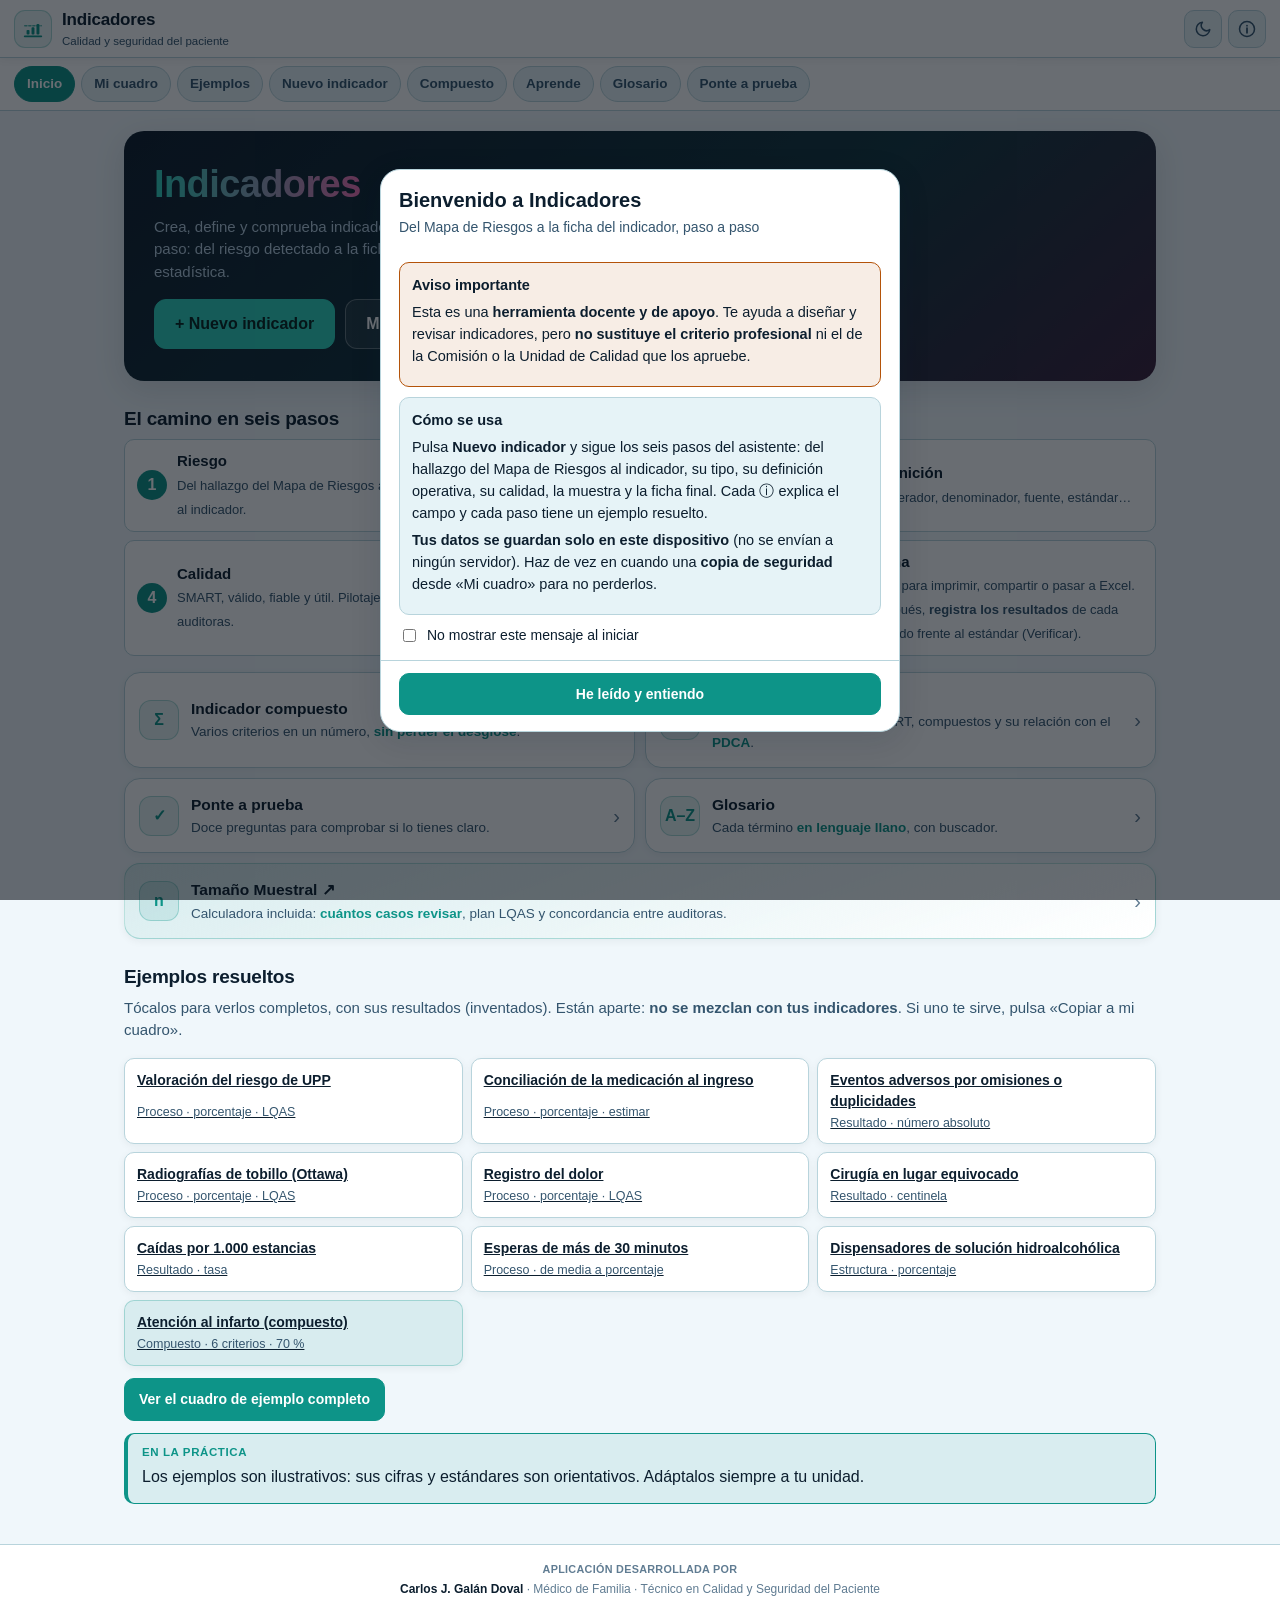
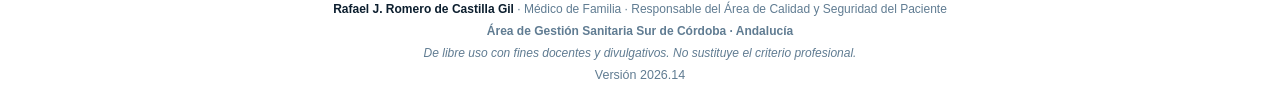
==== commit c6d7661e: "Edición independiente 2026.14 Co-Authored-By: Claude Opus 5.5 <noreply@anthropic.com>" ====
--- a/index.html
+++ b/index.html
@@ -22,7 +22,7 @@
       document.documentElement.setAttribute("data-tema", t);
     })();
   </script>
-  <link rel="stylesheet" href="styles.css?v=2026.13" />
+  <link rel="stylesheet" href="styles.css?v=2026.14" />
 </head>
 <body>
 
@@ -171,8 +171,8 @@
   <input type="file" id="input-importar" accept=".json,application/json" hidden />
   <input type="file" id="input-lc" accept=".json,application/json" hidden />
 
-  <script src="logic.js?v=2026.13"></script>
-  <script src="xlsx.js?v=2026.13"></script>
-  <script src="app.js?v=2026.13"></script>
+  <script src="logic.js?v=2026.14"></script>
+  <script src="xlsx.js?v=2026.14"></script>
+  <script src="app.js?v=2026.14"></script>
 </body>
 </html>
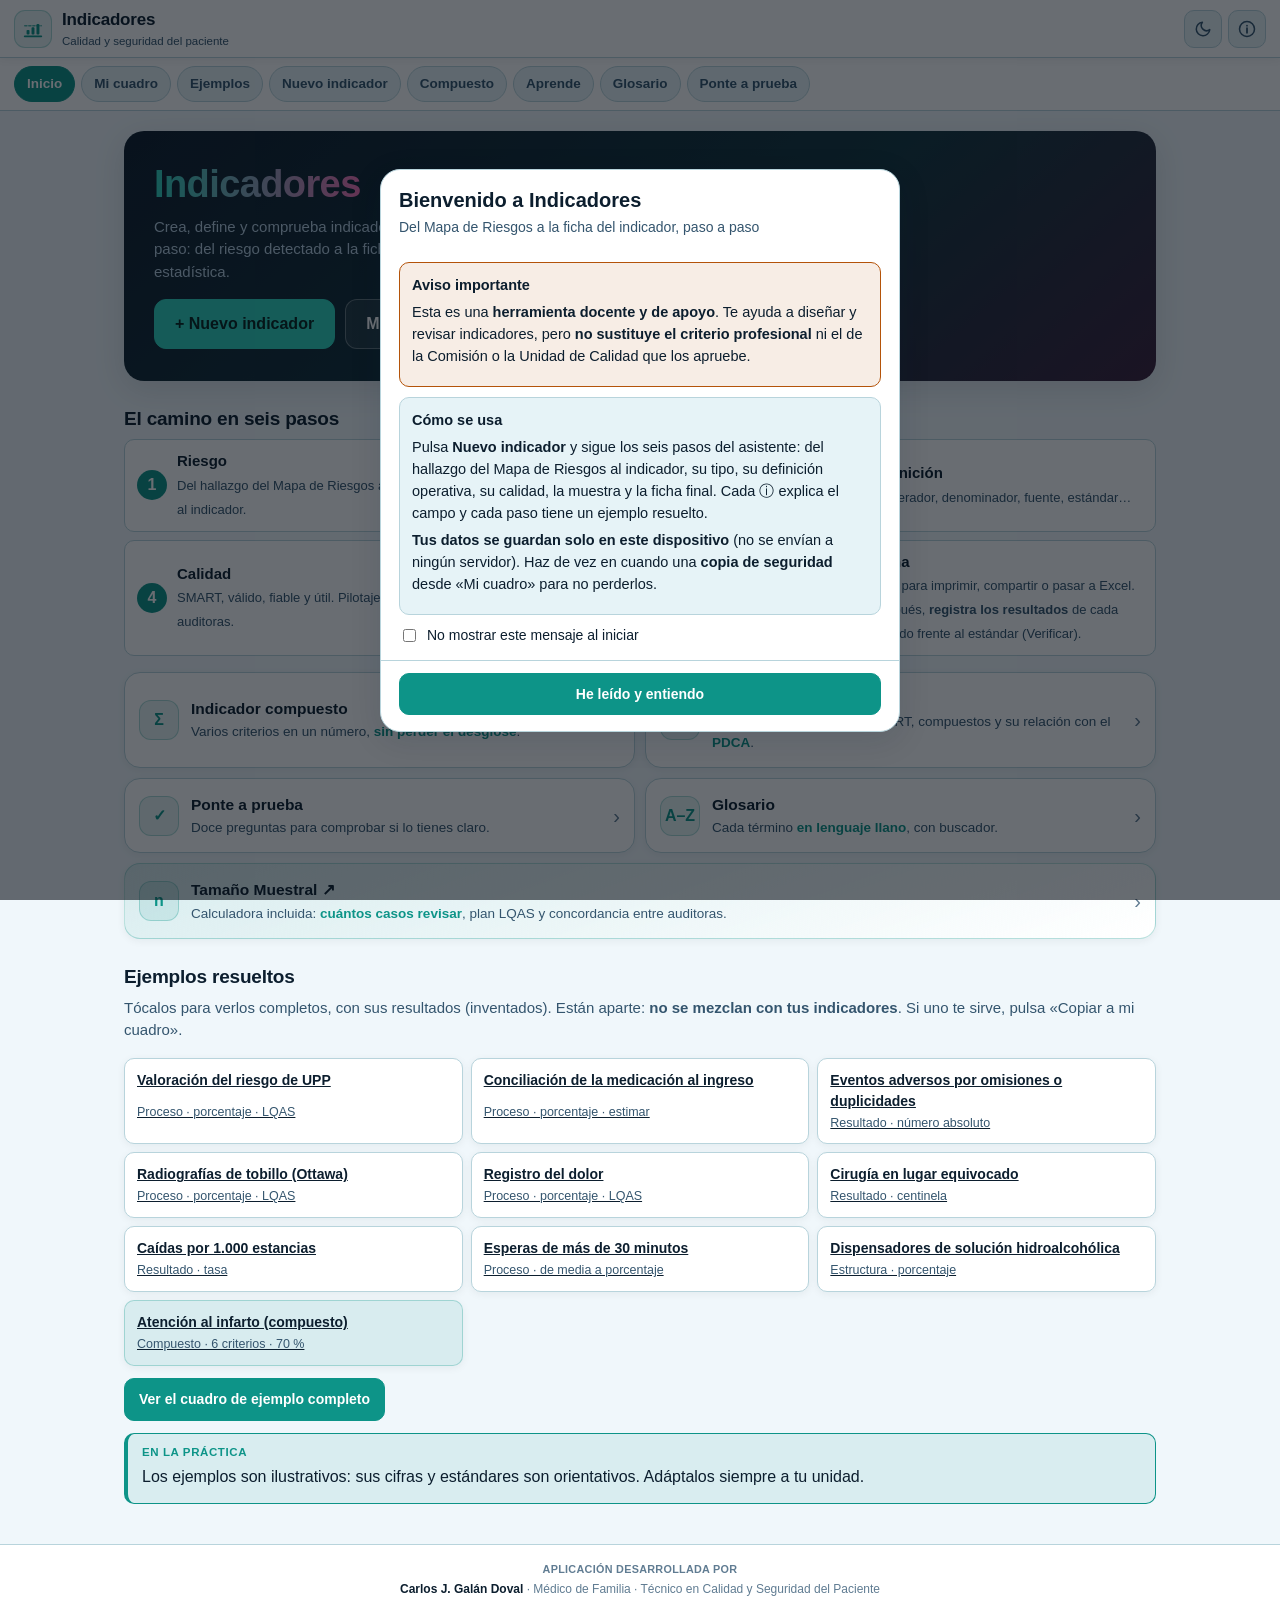
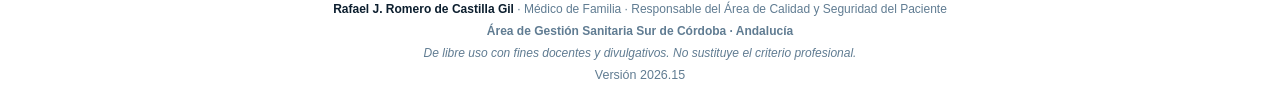
==== commit 9290cbe0: "Edición independiente 2026.15 Co-Authored-By: Claude Opus 5.5 <noreply@anthropic.com>" ====
--- a/index.html
+++ b/index.html
@@ -22,7 +22,7 @@
       document.documentElement.setAttribute("data-tema", t);
     })();
   </script>
-  <link rel="stylesheet" href="styles.css?v=2026.14" />
+  <link rel="stylesheet" href="styles.css?v=2026.15" />
 </head>
 <body>
 
@@ -170,9 +170,10 @@
 
   <input type="file" id="input-importar" accept=".json,application/json" hidden />
   <input type="file" id="input-lc" accept=".json,application/json" hidden />
+  <input type="file" id="input-acr" accept=".json,application/json" hidden />
 
-  <script src="logic.js?v=2026.14"></script>
-  <script src="xlsx.js?v=2026.14"></script>
-  <script src="app.js?v=2026.14"></script>
+  <script src="logic.js?v=2026.15"></script>
+  <script src="xlsx.js?v=2026.15"></script>
+  <script src="app.js?v=2026.15"></script>
 </body>
 </html>
